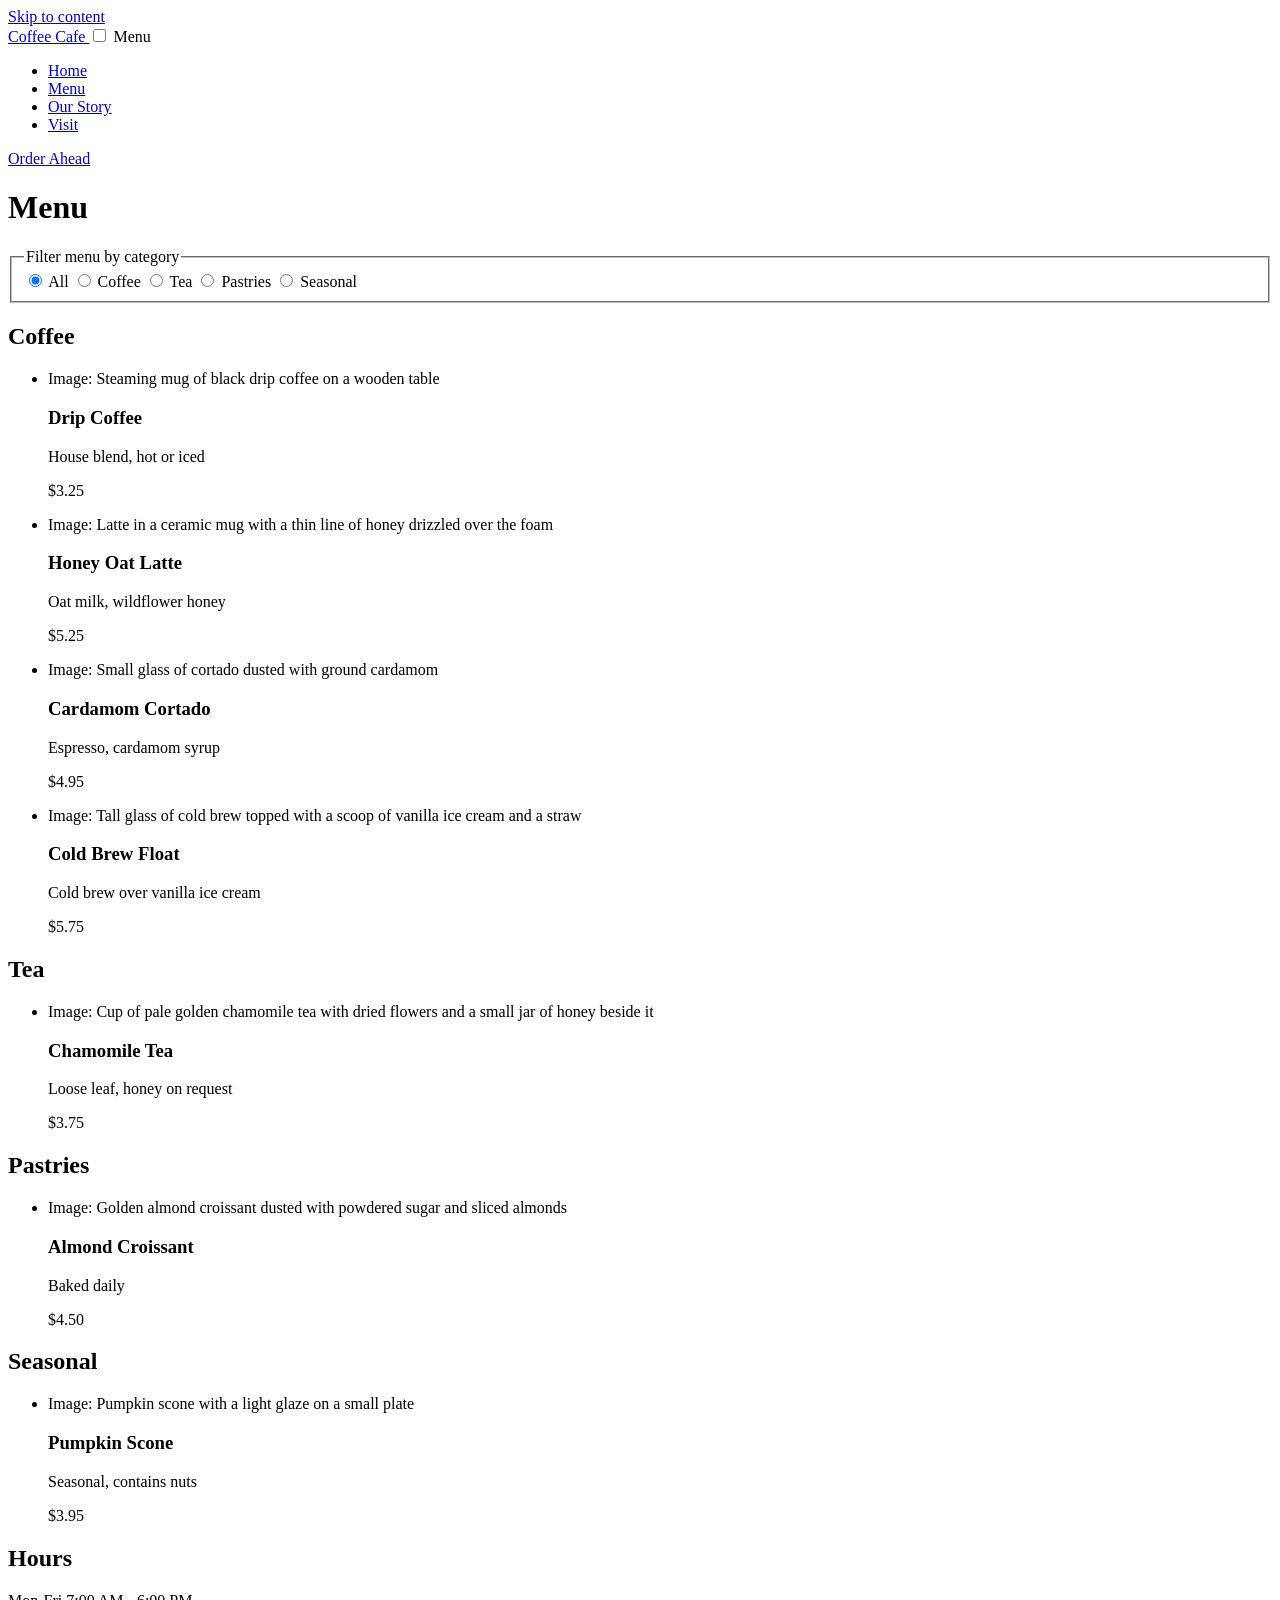
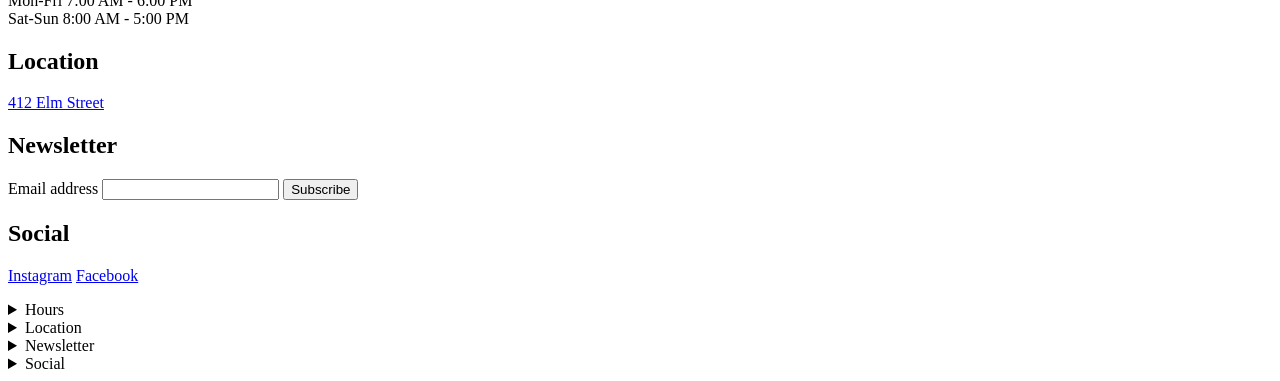
==== menu.html @ c67e1fb6 "Added menu.html file with proper functionality and styling for the website's navigation menu." ====
<!DOCTYPE html>
<html lang="en">

<head>
    <meta charset="utf-8" />
    <meta name="viewport" content="width=device-width, initial-scale=1" />
    <title>Menu | Coffee Cafe</title>
    <meta name="description" content="Browse coffee, tea, pastries and seasonal items." />
    <link rel="stylesheet" href="styles.css" />
</head>

<body>
    <a class="skip" href="#main">Skip to content</a>

    <header class="site">
        <div class="wrap">
            <a class="brand" href="index.html">
                Coffee Cafe
            </a>

            <input class="nav-check vh" type="checkbox" id="nav-check" aria-label="Open navigation menu" />
            <label class="menu-toggle" for="nav-check" aria-hidden="true">Menu</label>

            <nav id="site-nav" aria-label="Main">
                <ul>
                    <li><a href="index.html">Home</a></li>
                    <li><a href="menu.html" aria-current="page">Menu</a></li>
                    <li><a href="our-story.html">Our Story</a></li>
                    <li><a href="visit.html">Visit</a></li>
                </ul>
            </nav>

            <a class="btn" href="https://order.example.com/">Order Ahead</a>
        </div>
    </header>

    <main id="main" tabindex="-1">
        <div class="wrap">
            <!-- PHOTOS: each <div class="photo"> marks where an image goes. Its text is the alt text.
                 To add a photo, replace the div with <img src="..." alt="(that text)" width height>. -->
            <h1>Menu</h1>

            <fieldset class="chips">
                <legend class="vh">Filter menu by category</legend>
                <input class="chip-input vh" type="radio" name="category" id="filter-all" checked />
                <label class="chip" for="filter-all">All</label>
                <input class="chip-input vh" type="radio" name="category" id="filter-coffee" />
                <label class="chip" for="filter-coffee">Coffee</label>
                <input class="chip-input vh" type="radio" name="category" id="filter-tea" />
                <label class="chip" for="filter-tea">Tea</label>
                <input class="chip-input vh" type="radio" name="category" id="filter-pastries" />
                <label class="chip" for="filter-pastries">Pastries</label>
                <input class="chip-input vh" type="radio" name="category" id="filter-seasonal" />
                <label class="chip" for="filter-seasonal">Seasonal</label>
            </fieldset>

            <section data-cat="coffee" aria-labelledby="cat-coffee">
                <h2 id="cat-coffee">Coffee</h2>
                <ul class="cards">
                    <li>
                        <article class="card">
                            <div class="photo">Image: Steaming mug of black drip coffee on a wooden table</div>
                            <div>
                                <h3>Drip Coffee</h3>
                                <p>House blend, hot or iced</p>
                                <p class="price">$3.25</p>
                            </div>
                        </article>
                    </li>
                    <li>
                        <article class="card">
                            <div class="photo">Image: Latte in a ceramic mug with a thin line of honey drizzled over the
                                foam</div>
                            <div>
                                <h3>Honey Oat Latte</h3>
                                <p>Oat milk, wildflower honey</p>
                                <p class="price">$5.25</p>
                            </div>
                        </article>
                    </li>
                    <li>
                        <article class="card">
                            <div class="photo">Image: Small glass of cortado dusted with ground cardamom</div>
                            <div>
                                <h3>Cardamom Cortado</h3>
                                <p>Espresso, cardamom syrup</p>
                                <p class="price">$4.95</p>
                            </div>
                        </article>
                    </li>
                    <li>
                        <article class="card">
                            <div class="photo">Image: Tall glass of cold brew topped with a scoop of vanilla ice cream
                                and a straw
                            </div>
                            <div>
                                <h3>Cold Brew Float</h3>
                                <p>Cold brew over vanilla ice cream</p>
                                <p class="price">$5.75</p>
                            </div>
                        </article>
                    </li>
                </ul>
            </section>

            <section data-cat="tea" aria-labelledby="cat-tea">
                <h2 id="cat-tea">Tea</h2>
                <ul class="cards">
                    <li>
                        <article class="card">
                            <div class="photo">Image: Cup of pale golden chamomile tea with dried flowers and a small
                                jar of honey
                                beside it</div>
                            <div>
                                <h3>Chamomile Tea</h3>
                                <p>Loose leaf, honey on request</p>
                                <p class="price">$3.75</p>
                            </div>
                        </article>
                    </li>
                </ul>
            </section>

            <section data-cat="pastries" aria-labelledby="cat-pastries">
                <h2 id="cat-pastries">Pastries</h2>
                <ul class="cards">
                    <li>
                        <article class="card">
                            <div class="photo">Image: Golden almond croissant dusted with powdered sugar and sliced
                                almonds</div>
                            <div>
                                <h3>Almond Croissant</h3>
                                <p>Baked daily</p>
                                <p class="price">$4.50</p>
                            </div>
                        </article>
                    </li>
                </ul>
            </section>

            <section data-cat="seasonal" aria-labelledby="cat-seasonal">
                <h2 id="cat-seasonal">Seasonal</h2>
                <ul class="cards">
                    <li>
                        <article class="card">
                            <div class="photo">Image: Pumpkin scone with a light glaze on a small plate</div>
                            <div>
                                <h3>Pumpkin Scone</h3>
                                <p>Seasonal, contains nuts</p>
                                <p class="price">$3.95</p>
                            </div>
                        </article>
                    </li>
                </ul>
            </section>
        </div>
    </main>

    <footer class="site">
        <div class="wrap">
            <div class="grid footer-desktop">
                <section>
                    <h2>Hours</h2>
                    <p>Mon-Fri 7:00 AM - 6:00 PM<br /> Sat-Sun 8:00 AM - 5:00 PM</p>
                </section>

                <section>
                    <h2>Location</h2>
                    <p><a href="visit.html#map">412 Elm Street</a></p>
                </section>

                <section>
                    <h2>Newsletter</h2>
                    <form action="#">
                        <label for="newsletter-desktop">Email address</label>
                        <input id="newsletter-desktop" name="email" type="email" autocomplete="email" required />
                        <button class="btn accent" type="submit">Subscribe</button>
                    </form>
                </section>

                <section>
                    <h2>Social</h2>
                    <p>
                        <a href="https://instagram.com/">Instagram</a>
                        <a href="https://facebook.com/">Facebook</a>
                    </p>
                </section>
            </div>

            <div class="footer-mobile">
                <details>
                    <summary>Hours</summary>
                    <p>Mon-Fri 7:00-18:00<br />Sat-Sun 8:00-17:00</p>
                </details>

                <details>
                    <summary>Location</summary>
                    <p><a href="visit.html#map">412 Elm Street</a></p>
                </details>

                <details>
                    <summary>Newsletter</summary>
                    <form action="#">
                        <label for="newsletter-mobile">Email address</label>
                        <input id="newsletter-mobile" name="email" type="email" autocomplete="email" required />
                        <button class="btn accent" type="submit">Subscribe</button>
                    </form>
                </details>

                <details>
                    <summary>Social</summary>
                    <p>
                        <a href="https://instagram.com/">Instagram</a>
                        <a href="https://facebook.com/">Facebook</a>
                    </p>
                </details>
            </div>
        </div>
    </footer>

</body>

</html>
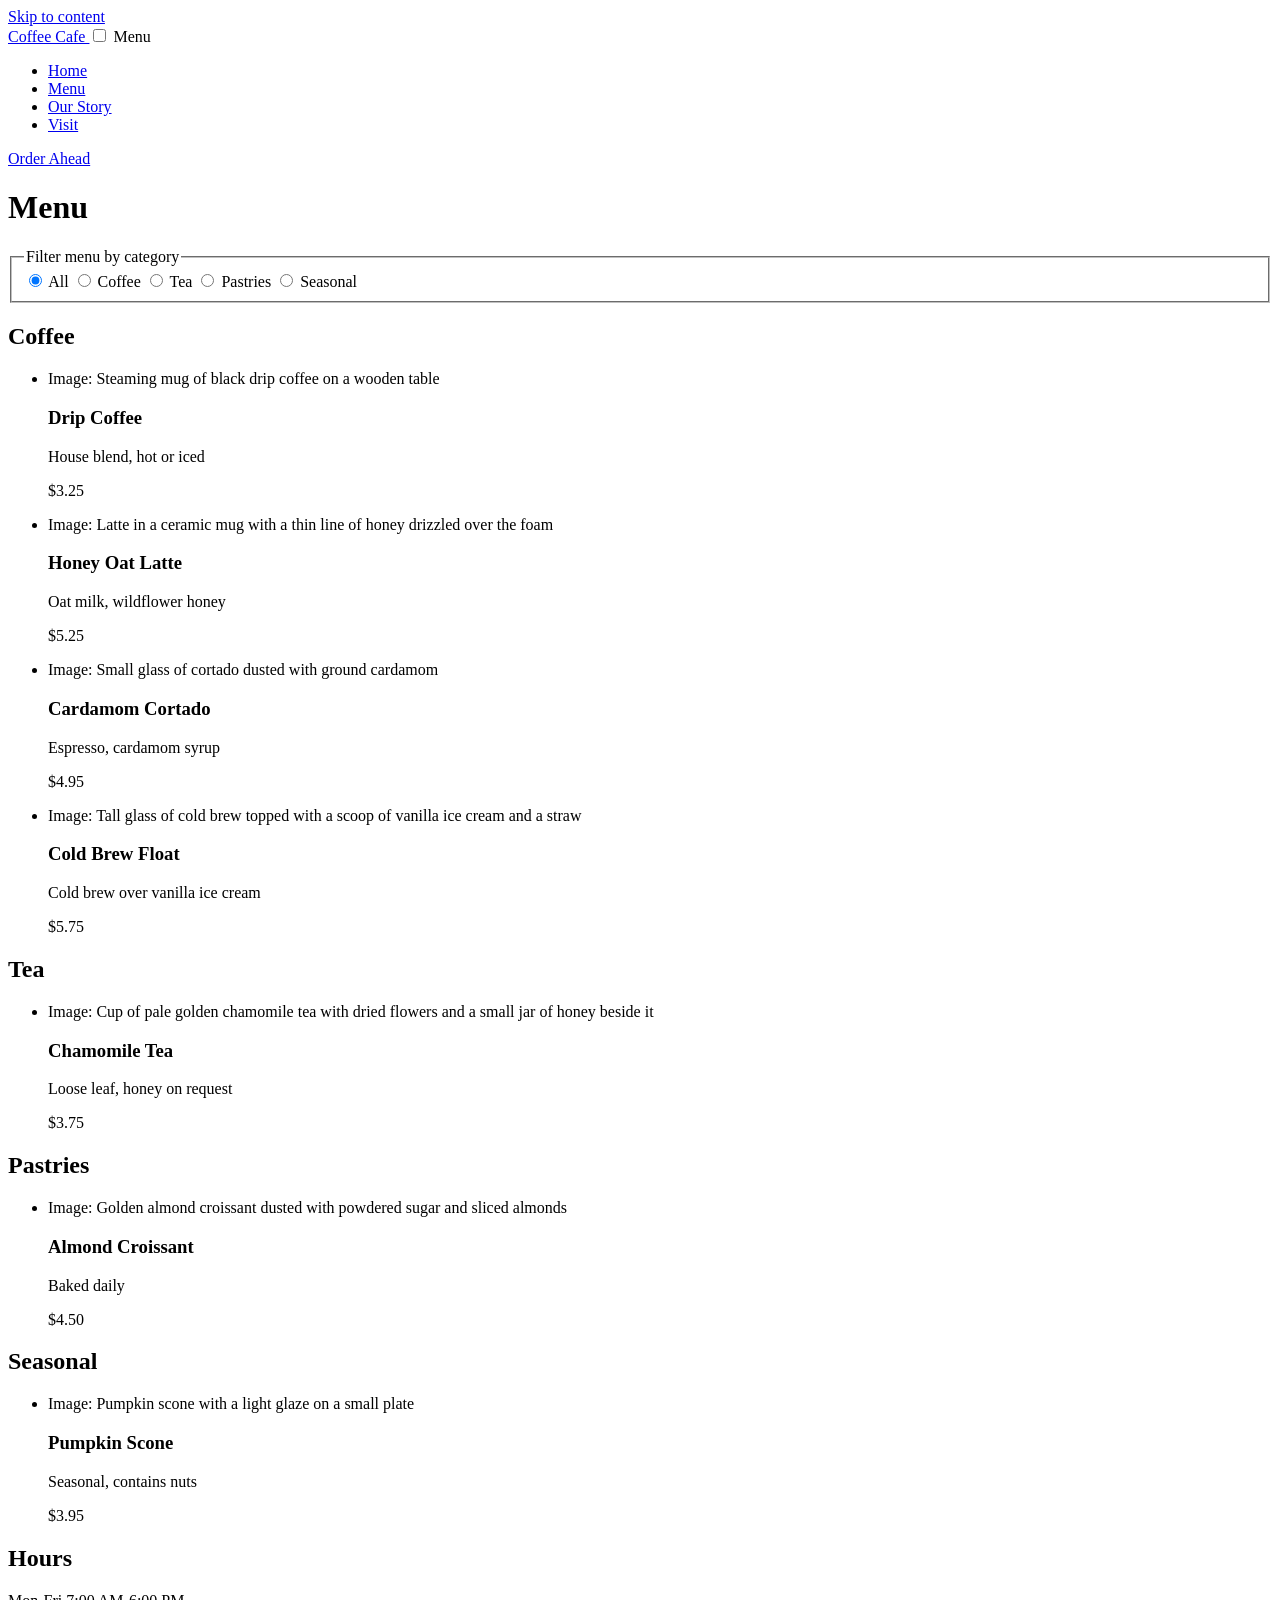
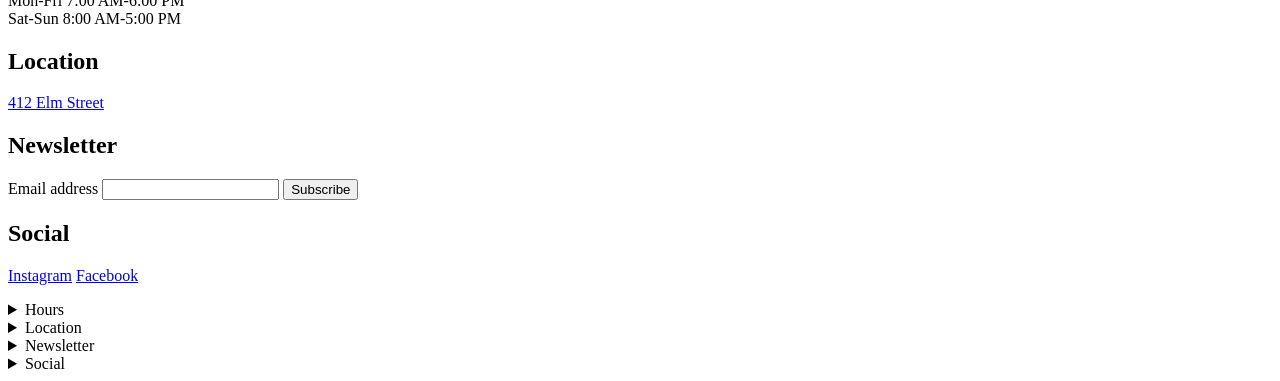
==== commit 3d91d527: "Added our-story.html and altered the time in menu.html to remove spaces around the hyphen in the hou" ====
--- a/menu.html
+++ b/menu.html
@@ -161,7 +161,7 @@
             <div class="grid footer-desktop">
                 <section>
                     <h2>Hours</h2>
-                    <p>Mon-Fri 7:00 AM - 6:00 PM<br /> Sat-Sun 8:00 AM - 5:00 PM</p>
+                    <p>Mon-Fri 7:00 AM-6:00 PM<br />Sat-Sun 8:00 AM-5:00 PM</p>
                 </section>
 
                 <section>
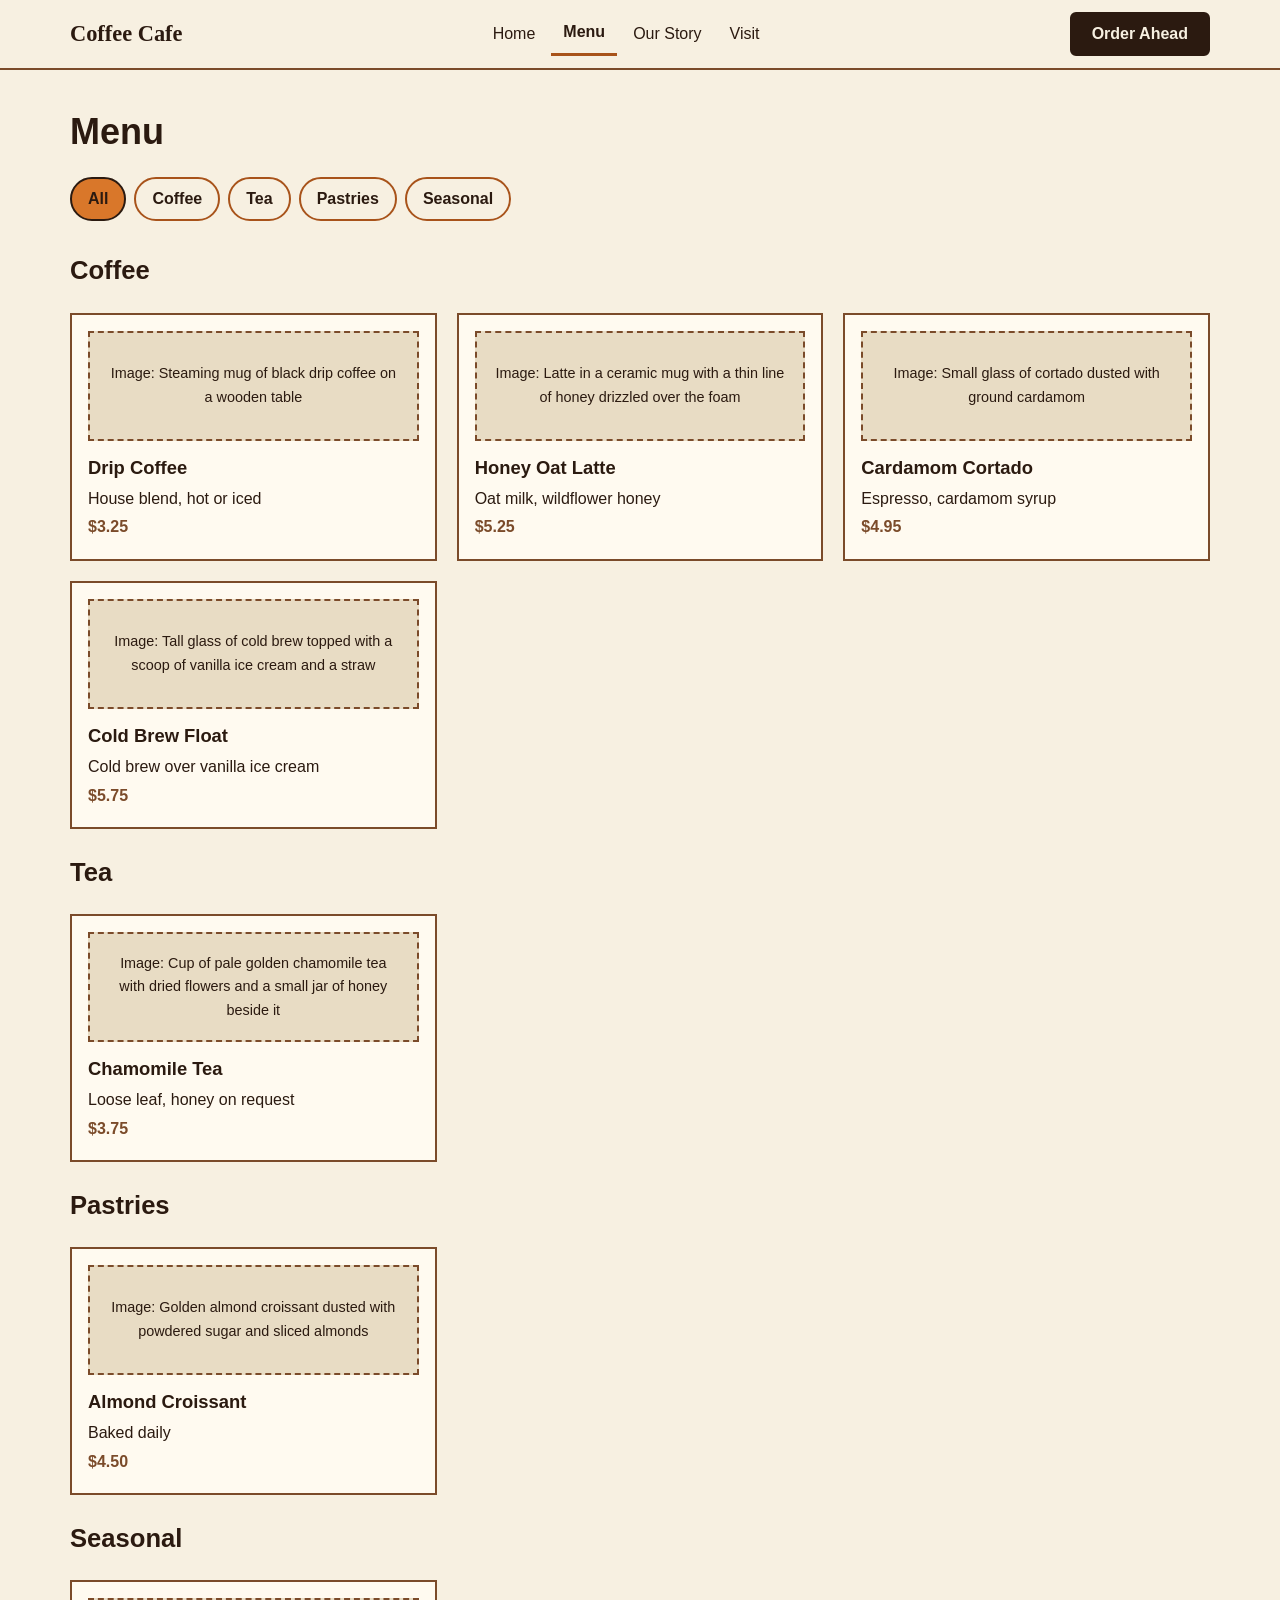
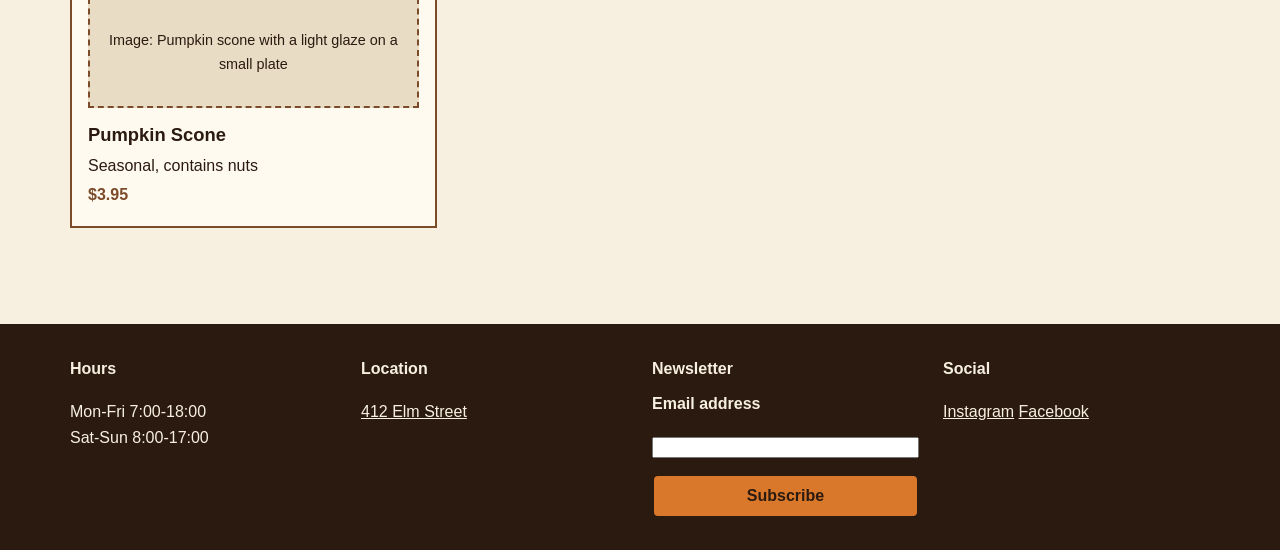
==== commit 1128ce0e: "Styling and Cleaning + Added CSS altered code within all html files in order to clean and ensure mor" ====
--- a/menu.html
+++ b/menu.html
@@ -37,7 +37,7 @@
     <main id="main" tabindex="-1">
         <div class="wrap">
             <!-- PHOTOS: each <div class="photo"> marks where an image goes. Its text is the alt text.
-                 To add a photo, replace the div with <img src="..." alt="(that text)" width height>. -->
+             To add a photo, replace the div with <img src="..." alt="(that text)" width height>. -->
             <h1>Menu</h1>
 
             <fieldset class="chips">
@@ -161,7 +161,7 @@
             <div class="grid footer-desktop">
                 <section>
                     <h2>Hours</h2>
-                    <p>Mon-Fri 7:00 AM-6:00 PM<br />Sat-Sun 8:00 AM-5:00 PM</p>
+                    <p>Mon-Fri 7:00-18:00<br />Sat-Sun 8:00-17:00</p>
                 </section>
 
                 <section>
--- a/styles.css
+++ b/styles.css
@@ -0,0 +1,459 @@
+:root {
+    --ink: #2B1A10;
+    --cream: #F7F0E1;
+    --brown: #7B4B2A;
+    --orange: #D9772A;
+    --burnt: #A8531A;
+    --blue: #264653;
+    --err: #8B1A1A;
+}
+
+* {
+    box-sizing: border-box;
+}
+
+/* Base */
+body {
+    margin: 0;
+    background: var(--cream);
+    color: var(--ink);
+    font: 1rem/1.65 Verdana, Geneva, sans-serif;
+}
+
+.brand {
+    font-family: Georgia, "Times New Roman", serif;
+    line-height: 1.2;
+}
+
+h1 {
+    font-size: 2.25rem;
+    margin: 0 0 1rem;
+}
+
+h2 {
+    font-size: 1.6rem;
+}
+
+h3 {
+    font-size: 1.15rem;
+    margin: 0;
+}
+
+a {
+    color: var(--blue);
+}
+
+.wrap {
+    max-width: 1180px;
+    margin: 0 auto;
+    padding: 0 1.25rem;
+}
+
+:focus-visible {
+    outline: 3px solid var(--blue);
+    outline-offset: 2px;
+    box-shadow: 0 0 0 6px var(--cream);
+}
+
+.skip {
+    position: absolute;
+    left: .5rem;
+    top: -4rem;
+    background: var(--blue);
+    color: #fff;
+    padding: .75rem 1rem;
+    z-index: 10;
+    border-radius: 4px;
+}
+
+.skip:focus {
+    top: .5rem;
+}
+
+header.site {
+    border-bottom: 2px solid var(--brown);
+}
+
+header.site .wrap {
+    display: flex;
+    align-items: center;
+    justify-content: space-between;
+    gap: 1rem;
+    padding-block: .75rem;
+    flex-wrap: wrap;
+}
+
+.brand {
+    display: flex;
+    align-items: center;
+    gap: .5rem;
+    font-size: 1.4rem;
+    font-weight: 700;
+    color: var(--ink);
+    text-decoration: none;
+}
+
+nav ul {
+    display: flex;
+    gap: .25rem;
+    list-style: none;
+    margin: 0;
+    padding: 0;
+}
+
+nav a {
+    display: inline-flex;
+    align-items: center;
+    min-height: 44px;
+    padding: 0 .75rem;
+    color: var(--ink);
+    text-decoration: none;
+}
+
+nav a:hover {
+    text-decoration: underline;
+}
+
+nav a[aria-current=page] {
+    font-weight: 700;
+    border-bottom: 3px solid var(--burnt);
+}
+
+.photo {
+    display: flex;
+    align-items: center;
+    justify-content: center;
+    min-height: 110px;
+    padding: 1rem;
+    border: 2px dashed var(--brown);
+    background: #e8dcc4;
+    color: var(--ink);
+    font-size: 0.9rem;
+    text-align: center;
+}
+
+.hero .photo,
+.story .photo,
+.map .photo {
+    min-height: 240px;
+}
+
+.btn {
+    display: inline-flex;
+    align-items: center;
+    justify-content: center;
+    min-height: 44px;
+    min-width: 44px;
+    padding: 0 1.25rem;
+    border-radius: 6px;
+    background: var(--ink);
+    color: var(--cream);
+    font: 700 1rem Verdana, sans-serif;
+    text-decoration: none;
+    border: 2px solid var(--ink);
+    cursor: pointer;
+}
+
+.btn:hover {
+    background: var(--blue);
+    border-color: var(--blue);
+}
+
+.btn.accent {
+    background: var(--orange);
+    color: var(--ink);
+    border-color: var(--ink);
+}
+
+main {
+    padding-block: 2rem;
+}
+
+.story {
+    display: grid;
+    grid-template-columns: 1fr 1fr;
+    gap: 2rem;
+    align-items: center;
+    margin-block: 2rem;
+}
+
+.cards {
+    display: grid;
+    grid-template-columns: repeat(3, 1fr);
+    gap: 1.25rem;
+    padding: 0;
+    list-style: none;
+}
+
+.card {
+    display: flex;
+    flex-direction: column;
+    gap: 0.75rem;
+    border: 2px solid var(--brown);
+    padding: 1rem;
+    background: #fffaf0;
+}
+
+.card p {
+    margin: .15rem 0;
+}
+
+.price {
+    font-weight: 700;
+    color: var(--brown);
+}
+
+.visit {
+    display: grid;
+    grid-template-columns: 1fr 1fr;
+    gap: 2rem;
+}
+
+dl.hours {
+    margin: 0;
+}
+
+dl.hours div {
+    display: flex;
+    justify-content: space-between;
+    border-bottom: 1px dotted var(--brown);
+    padding: .5rem 0;
+}
+
+dt {
+    font-weight: 700;
+}
+
+dd {
+    margin: 0;
+}
+
+.map {
+    border: 2px solid var(--brown);
+    padding: 1rem;
+    background: #fffaf0;
+}
+
+form {
+    display: grid;
+    gap: 1rem;
+    max-width: 560px;
+}
+
+label {
+    font-weight: 700;
+    display: block;
+    margin-bottom: .25rem;
+}
+
+textarea {
+    width: 100%;
+    min-height: 44px;
+    padding: .6rem;
+    border: 2px solid var(--ink);
+    border-radius: 4px;
+    background: #fff;
+    font: inherit;
+    color: var(--ink);
+}
+
+textarea {
+    min-height: 140px;
+}
+
+footer.site {
+    background: var(--ink);
+    color: var(--cream);
+    padding-block: 2rem;
+    margin-top: 3rem;
+}
+
+footer.site a {
+    color: var(--cream);
+}
+
+footer.site .grid {
+    display: grid;
+    grid-template-columns: repeat(4, 1fr);
+    gap: 1.5rem;
+}
+
+footer.site h2 {
+    font-size: 1rem;
+    margin: 0 0 .5rem;
+}
+
+footer.site input {
+    max-width: 100%;
+}
+
+.vh {
+    position: absolute;
+    width: 1px;
+    height: 1px;
+    overflow: hidden;
+    clip: rect(0 0 0 0);
+}
+
+@media (max-width: 800px) {
+    h1 {
+        font-size: 1.8rem;
+    }
+
+    nav {
+        width: 100%
+    }
+
+    nav ul {
+        flex-direction: column;
+    }
+
+    .hero,
+    .story,
+    .visit {
+        grid-template-columns: 1fr;
+    }
+
+    .cards {
+        grid-template-columns: 1fr;
+    }
+}
+
+.menu-toggle {
+    display: none;
+    align-items: center;
+    justify-content: center;
+    min-height: 44px;
+    min-width: 44px;
+    padding: 0 0.75rem;
+    border: 2px solid var(--ink);
+    border-radius: 6px;
+    cursor: pointer;
+}
+
+.nav-check:focus-visible+.menu-toggle {
+    outline: 3px solid var(--blue);
+    outline-offset: 2px;
+    box-shadow: 0 0 0 6px var(--cream);
+}
+
+.chips {
+    display: flex;
+    flex-wrap: wrap;
+    gap: 0.5rem;
+    margin: 0 0 1.5rem;
+    padding: 0;
+    border: 0;
+}
+
+.chip {
+    display: inline-flex;
+    align-items: center;
+    min-height: 44px;
+    padding: 0 1rem;
+    border: 2px solid var(--burnt);
+    border-radius: 999px;
+    cursor: pointer;
+}
+
+.chip-input:checked+.chip {
+    background: var(--orange);
+    border-color: var(--ink);
+    font-weight: 700;
+}
+
+.chip-input:focus-visible+.chip {
+    outline: 3px solid var(--blue);
+    outline-offset: 2px;
+    box-shadow: 0 0 0 6px var(--cream);
+}
+
+main:has(#filter-coffee:checked) [data-cat]:not([data-cat="coffee"]),
+main:has(#filter-tea:checked) [data-cat]:not([data-cat="tea"]),
+main:has(#filter-pastries:checked) [data-cat]:not([data-cat="pastries"]),
+main:has(#filter-seasonal:checked) [data-cat]:not([data-cat="seasonal"]) {
+    display: none;
+}
+
+.error {
+    display: none;
+    margin: 0.25rem 0 0;
+    color: var(--err);
+    font-weight: 700;
+}
+
+input:user-invalid~.error,
+textarea:user-invalid~.error {
+    display: block;
+}
+
+input:user-invalid,
+textarea:user-invalid {
+    border-color: var(--err);
+    border-width: 3px;
+}
+
+.footer-mobile {
+    display: none;
+}
+
+.footer-mobile details {
+    border-bottom: 1px solid var(--brown);
+}
+
+.footer-mobile summary {
+    display: flex;
+    align-items: center;
+    justify-content: space-between;
+    min-height: 44px;
+    font: 700 1rem Georgia, serif;
+    cursor: pointer;
+    list-style: none;
+}
+
+.footer-mobile summary::-webkit-details-marker {
+    display: none;
+}
+
+.footer-mobile summary::after {
+    content: "+";
+}
+
+.footer-mobile details[open] summary::after {
+    content: "\2212";
+}
+
+.footer-mobile summary:focus-visible {
+    outline: 3px solid var(--cream);
+    outline-offset: 2px;
+    box-shadow: none;
+}
+
+@media (max-width: 800px) {
+    .menu-toggle {
+        display: inline-flex;
+    }
+
+    nav {
+        display: none;
+    }
+
+    .nav-check:checked~nav {
+        display: block;
+    }
+
+    .footer-desktop {
+        display: none;
+    }
+
+    .footer-mobile {
+        display: block;
+    }
+}
+
+@media (prefers-reduced-motion: reduce) {
+    * {
+        transition: none !important;
+        scroll-behavior: auto !important;
+    }
+}
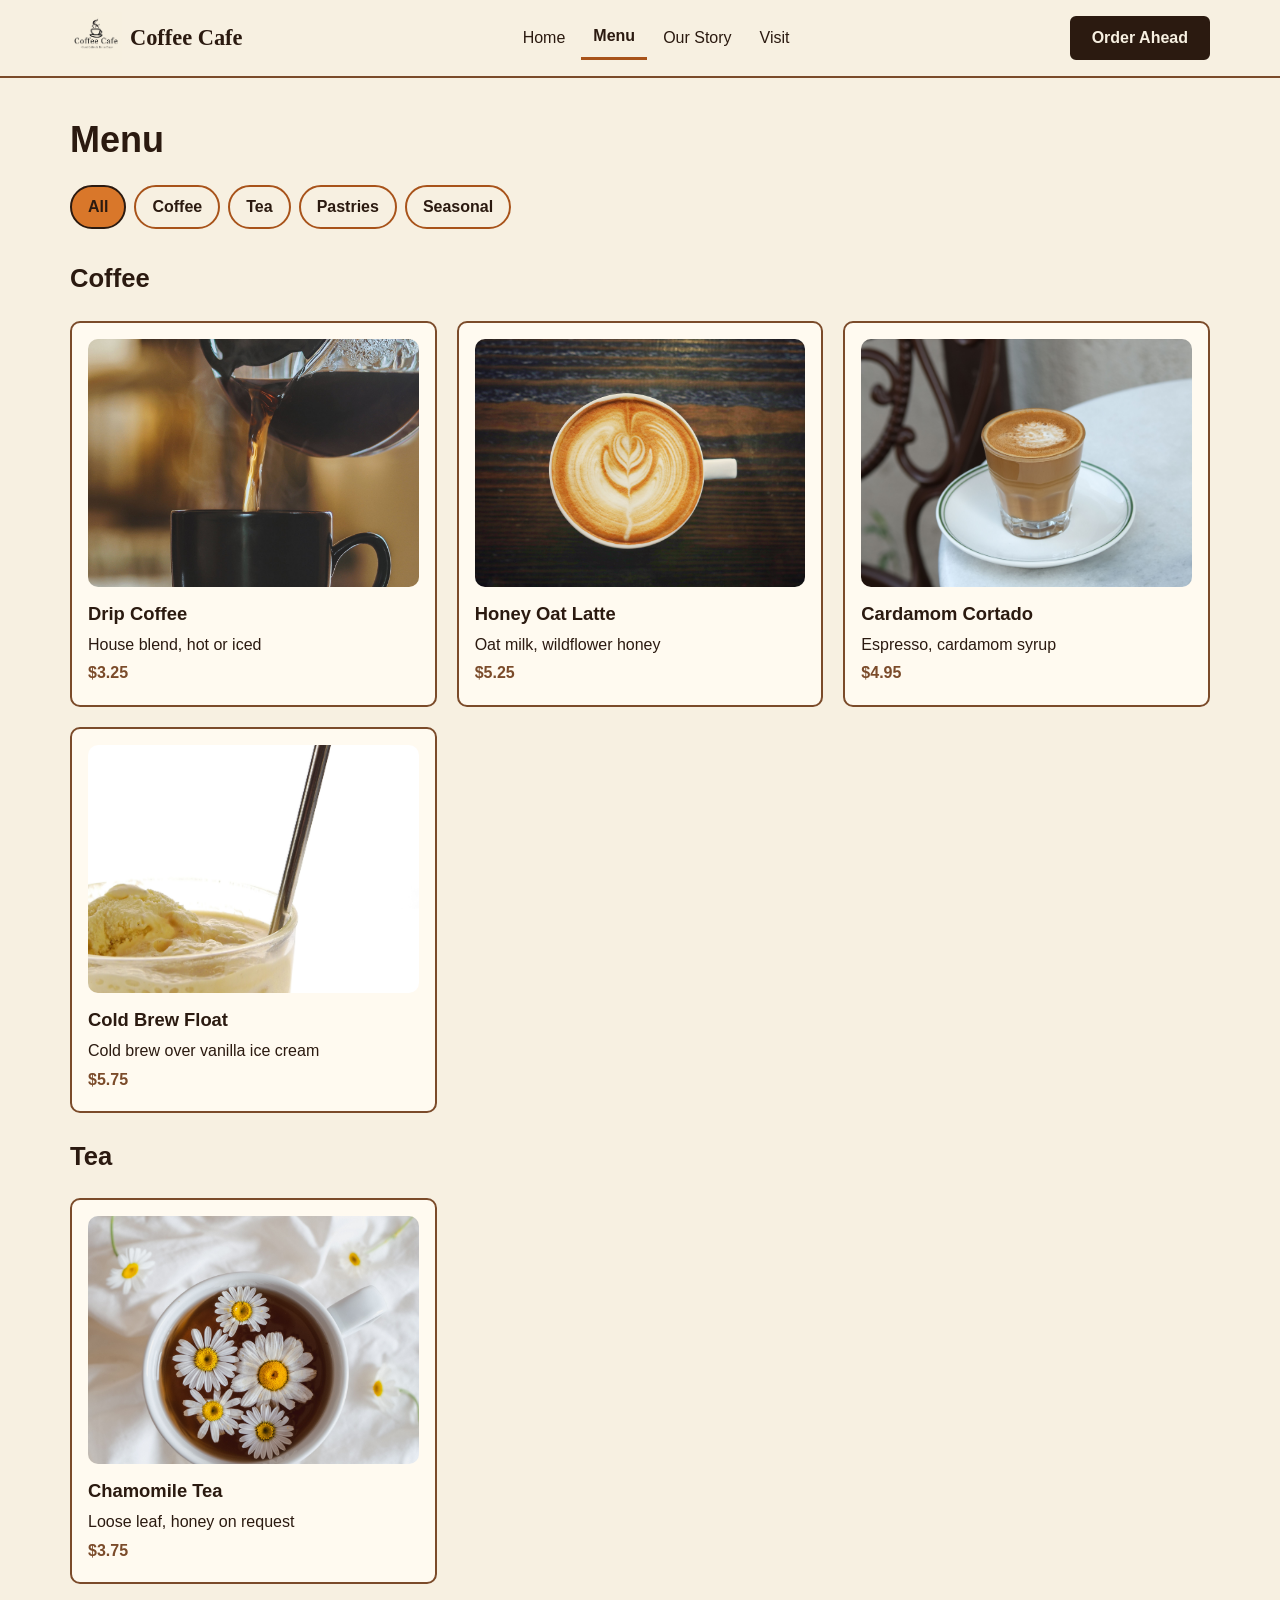
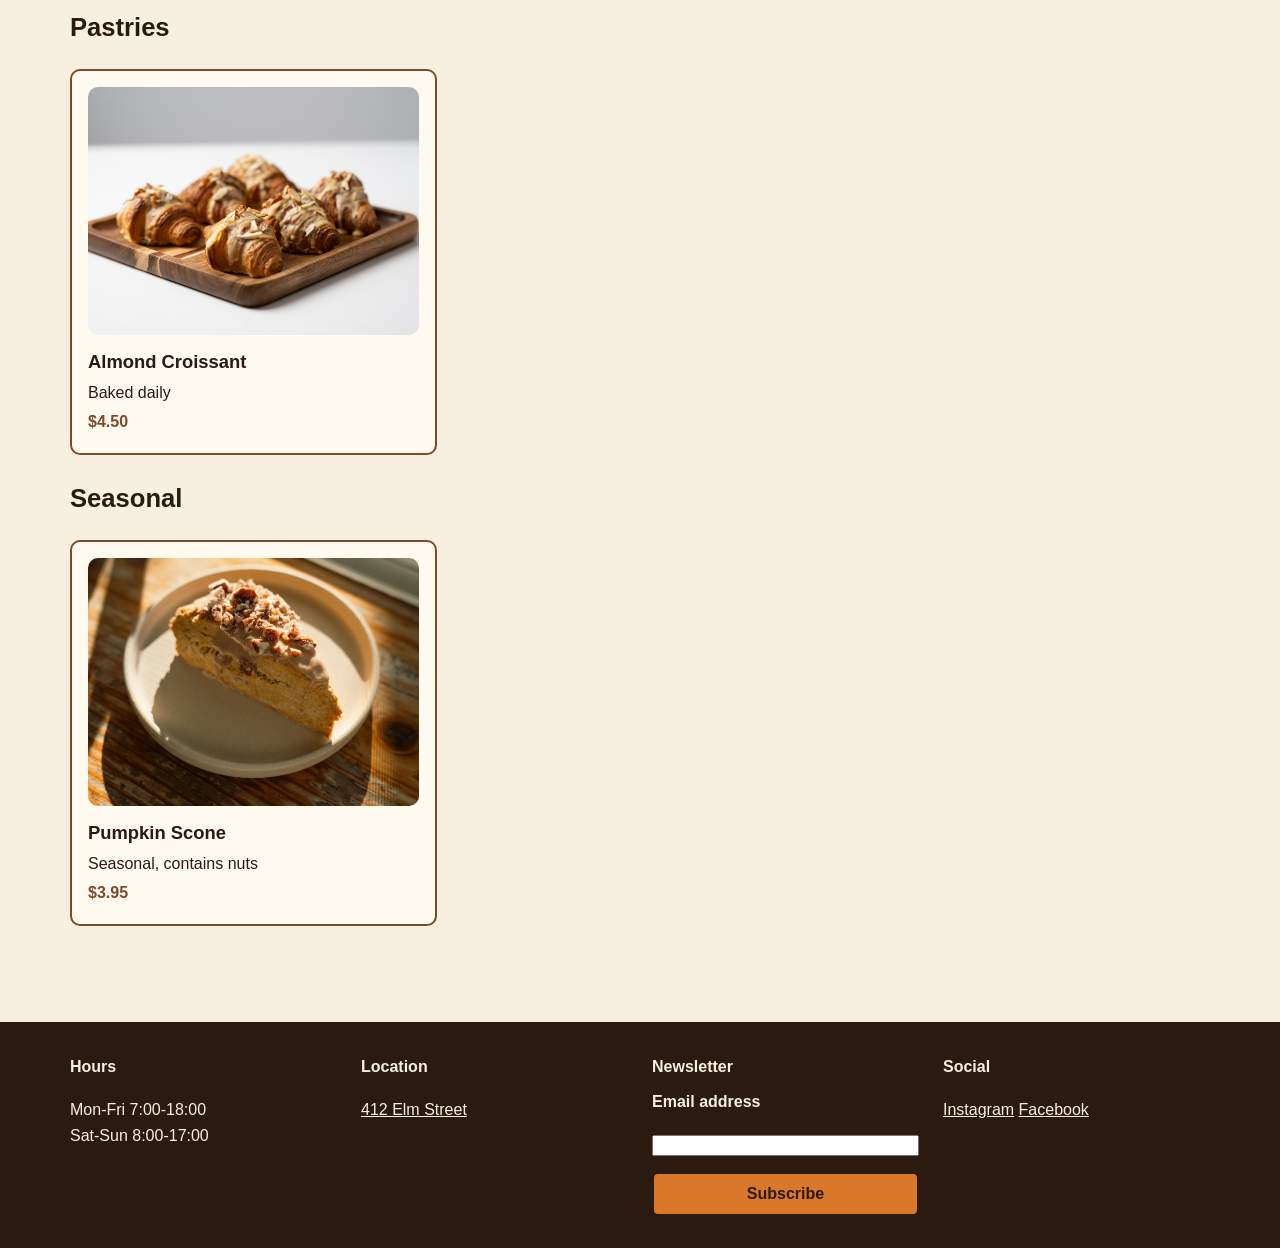
==== commit 594485b5: "Pixel_master things updated Updated the Coffee Cafe website by adding images to the Home, Menu, Our " ====
--- a/menu.html
+++ b/menu.html
@@ -15,7 +15,8 @@
     <header class="site">
         <div class="wrap">
             <a class="brand" href="index.html">
-                Coffee Cafe
+				<img src="images/Coffee_cafe_icon.jpg" alt="" class="brand-icon" />
+				<span>Coffee Cafe</span>
             </a>
 
             <input class="nav-check vh" type="checkbox" id="nav-check" aria-label="Open navigation menu" />
@@ -59,7 +60,13 @@
                 <ul class="cards">
                     <li>
                         <article class="card">
-                            <div class="photo">Image: Steaming mug of black drip coffee on a wooden table</div>
+							<img
+                                class="photo"
+                                src="images/Drip_coffee.jpg"
+                                alt="Steaming mug of black drip coffee on a wooden table"
+                                width="600"
+                                height="450"
+                            />
                             <div>
                                 <h3>Drip Coffee</h3>
                                 <p>House blend, hot or iced</p>
@@ -69,8 +76,13 @@
                     </li>
                     <li>
                         <article class="card">
-                            <div class="photo">Image: Latte in a ceramic mug with a thin line of honey drizzled over the
-                                foam</div>
+							<img
+                                class="photo"
+                                src="images/Honey_oat_latte.jpg"
+                                alt="Latte in a ceramic mug with a thin line of honey drizzled over the foam"
+                                width="600"
+                                height="450"
+                            />
                             <div>
                                 <h3>Honey Oat Latte</h3>
                                 <p>Oat milk, wildflower honey</p>
@@ -80,8 +92,14 @@
                     </li>
                     <li>
                         <article class="card">
-                            <div class="photo">Image: Small glass of cortado dusted with ground cardamom</div>
-                            <div>
+							<img
+                                class="photo"
+                                src="images/Cardamom_cortado.jpg"
+                                alt="Small glass of cortado dusted with ground cardamom"
+                                width="600"
+                                height="450"
+                            />
+							<div>
                                 <h3>Cardamom Cortado</h3>
                                 <p>Espresso, cardamom syrup</p>
                                 <p class="price">$4.95</p>
@@ -90,9 +108,13 @@
                     </li>
                     <li>
                         <article class="card">
-                            <div class="photo">Image: Tall glass of cold brew topped with a scoop of vanilla ice cream
-                                and a straw
-                            </div>
+							<img
+                                class="photo"
+                                src="images/Cold_brew_float.jpg"
+                                alt="Tall glass of cold brew topped with a scoop of vanilla ice cream and a straw"
+                                width="600"
+                                height="450"
+                            />
                             <div>
                                 <h3>Cold Brew Float</h3>
                                 <p>Cold brew over vanilla ice cream</p>
@@ -108,9 +130,13 @@
                 <ul class="cards">
                     <li>
                         <article class="card">
-                            <div class="photo">Image: Cup of pale golden chamomile tea with dried flowers and a small
-                                jar of honey
-                                beside it</div>
+							<img
+                                class="photo"
+                                src="images/Chamomile_tea.jpg"
+                                alt="Cup of pale golden chamomile tea with dried flowers and a small jar of honey beside it"
+                                width="600"
+                                height="450"
+                            />
                             <div>
                                 <h3>Chamomile Tea</h3>
                                 <p>Loose leaf, honey on request</p>
@@ -126,8 +152,13 @@
                 <ul class="cards">
                     <li>
                         <article class="card">
-                            <div class="photo">Image: Golden almond croissant dusted with powdered sugar and sliced
-                                almonds</div>
+							<img
+                                class="photo"
+                                src="images/Almond_croissant.jpg"
+                                alt="Golden almond croissant dusted with powdered sugar and sliced almonds"
+                                width="600"
+                                height="450"
+                            />
                             <div>
                                 <h3>Almond Croissant</h3>
                                 <p>Baked daily</p>
@@ -143,7 +174,13 @@
                 <ul class="cards">
                     <li>
                         <article class="card">
-                            <div class="photo">Image: Pumpkin scone with a light glaze on a small plate</div>
+							<img
+                                class="photo"
+                                src="images/Pumpkin_scone.jpg"
+                                alt="Pumpkin scone with a light glaze on a small plate"
+                                width="600"
+                                height="450"
+                            />
                             <div>
                                 <h3>Pumpkin Scone</h3>
                                 <p>Seasonal, contains nuts</p>
--- a/styles.css
+++ b/styles.css
@@ -1,3 +1,4 @@
+
 :root {
     --ink: #2B1A10;
     --cream: #F7F0E1;
@@ -84,13 +85,22 @@
 }
 
 .brand {
-    display: flex;
-    align-items: center;
-    gap: .5rem;
-    font-size: 1.4rem;
-    font-weight: 700;
-    color: var(--ink);
+    display: flex; 
+    align-items: center; 
+    gap: 0.5rem; 
+    font-family: Georgia, 
+    "Times New Roman", serif; font-size: 1.4rem; 
+    font-weight: 700; 
+    line-height: 1.2; 
+    color: var(--ink); 
     text-decoration: none;
+}
+
+.brand-icon { 
+    width: 52px; 
+    height: 52px; 
+    object-fit: contain; 
+    flex-shrink: 0; 
 }
 
 nav ul {
@@ -119,23 +129,48 @@
     border-bottom: 3px solid var(--burnt);
 }
 
+/* Image styling */
 .photo {
-    display: flex;
-    align-items: center;
-    justify-content: center;
-    min-height: 110px;
-    padding: 1rem;
-    border: 2px dashed var(--brown);
-    background: #e8dcc4;
-    color: var(--ink);
-    font-size: 0.9rem;
-    text-align: center;
-}
-
-.hero .photo,
-.story .photo,
+    display: block;
+    width: 100%;
+    height: auto;
+    min-height: 0;
+    padding: 0;
+    border: 0;
+    border-radius: 10px;
+    object-fit: cover;
+}
+
+/* Hero layout */
+.hero {
+    display: grid;
+    grid-template-columns: 1fr 1fr;
+    gap: 2rem;
+    align-items: center;
+    margin-block: 1rem 3rem;
+}
+
+.hero > .photo {
+    width: 100%;
+    aspect-ratio: 4 / 3;
+    object-fit: cover;
+}
+
+/* Featured drink images */
+.card > .photo {
+    width: 100%;
+    aspect-ratio: 4 / 3;
+    object-fit: cover;
+    object-position: center;
+}
+
+/* Story and map images */
+.story > .photo,
 .map .photo {
-    min-height: 240px;
+    width: 100%;
+    aspect-ratio: 4 / 3;
+    object-fit: cover;
+    object-position: center;
 }
 
 .btn {
@@ -179,17 +214,23 @@
 
 .cards {
     display: grid;
-    grid-template-columns: repeat(3, 1fr);
+    grid-template-columns: repeat(3, minmax(0, 1fr));
     gap: 1.25rem;
     padding: 0;
     list-style: none;
+}
+
+.cards > li {
+    min-width: 0;
 }
 
 .card {
     display: flex;
     flex-direction: column;
     gap: 0.75rem;
+    height: 100%;
     border: 2px solid var(--brown);
+    border-radius: 10px;
     padding: 1rem;
     background: #fffaf0;
 }
@@ -248,7 +289,7 @@
 
 textarea {
     width: 100%;
-    min-height: 44px;
+    min-height: 140px;
     padding: .6rem;
     border: 2px solid var(--ink);
     border-radius: 4px;
@@ -257,10 +298,6 @@
     color: var(--ink);
 }
 
-textarea {
-    min-height: 140px;
-}
-
 footer.site {
     background: var(--ink);
     color: var(--cream);
@@ -301,7 +338,7 @@
     }
 
     nav {
-        width: 100%
+        width: 100%;
     }
 
     nav ul {
@@ -312,6 +349,10 @@
     .story,
     .visit {
         grid-template-columns: 1fr;
+    }
+
+    .hero > .photo {
+        aspect-ratio: 4 / 3;
     }
 
     .cards {
@@ -331,7 +372,7 @@
     cursor: pointer;
 }
 
-.nav-check:focus-visible+.menu-toggle {
+.nav-check:focus-visible + .menu-toggle {
     outline: 3px solid var(--blue);
     outline-offset: 2px;
     box-shadow: 0 0 0 6px var(--cream);
@@ -356,13 +397,13 @@
     cursor: pointer;
 }
 
-.chip-input:checked+.chip {
+.chip-input:checked + .chip {
     background: var(--orange);
     border-color: var(--ink);
     font-weight: 700;
 }
 
-.chip-input:focus-visible+.chip {
+.chip-input:focus-visible + .chip {
     outline: 3px solid var(--blue);
     outline-offset: 2px;
     box-shadow: 0 0 0 6px var(--cream);
@@ -382,8 +423,8 @@
     font-weight: 700;
 }
 
-input:user-invalid~.error,
-textarea:user-invalid~.error {
+input:user-invalid ~ .error,
+textarea:user-invalid ~ .error {
     display: block;
 }
 
@@ -438,7 +479,7 @@
         display: none;
     }
 
-    .nav-check:checked~nav {
+    .nav-check:checked ~ nav {
         display: block;
     }
 
